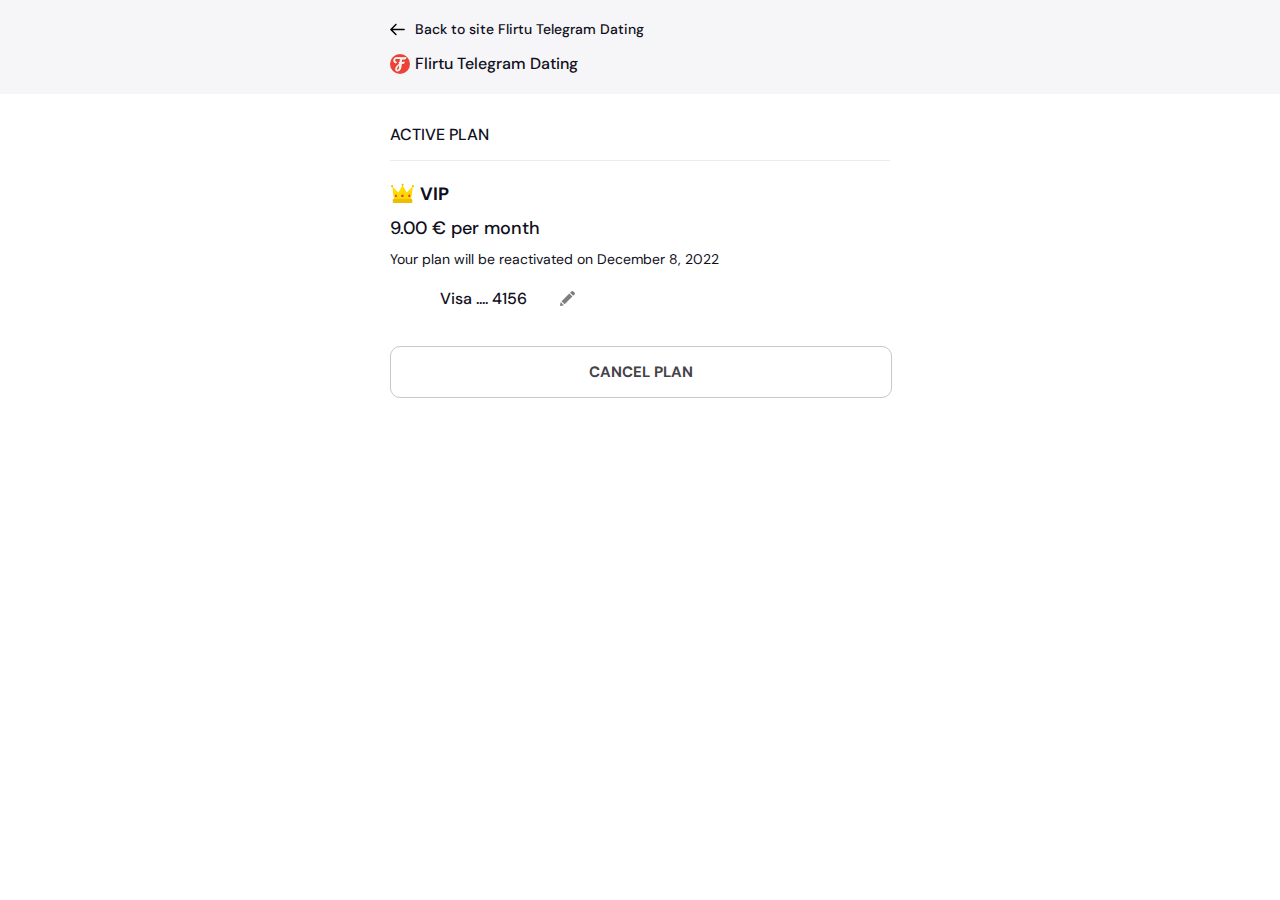
==== app/index.html @ f4eee901 "all page" ====
<!DOCTYPE html>
<html lang="en">
<head>
	<meta charset="utf-8">
    <meta name="viewport" content="width=device-width, initial-scale=1">
	<meta http-equiv="X-UA-Compatible" content="ie=edge">
	<title>Billing</title>
	<link rel="preconnect" href="https://fonts.gstatic.com" crossorigin>
<link href="https://fonts.googleapis.com/css2?family=DM+Sans:wght@400;500;700&display=swap" rel="stylesheet">
	<link rel="stylesheet" href="css/style.min.css">
</head>
<body>

<!-- start header style -->
<header class="header">
	<div class="container">
		<a href="" class="back">
			<img src="img/back.svg" alt="" class="back-arrow">
			Back to site Flirtu Telegram Dating
		</a>

		<a href="" class="flirtu-logo">
			<img src="img/logo.jpg" alt="">
			Flirtu Telegram Dating
		</a>
	</div>
</header>
<!-- end header style -->

<!-- start page content -->
<div class="page-content">
	<div class="container">
		<div class="content__title">
			Active plan
		</div>

		<div class="content">
			<div class="plane-name">
				<img src="img/crown.png" alt="">
				VIP
			</div>

			<div class="plane-price">
				9.00 € per month
			</div>

			<div class="plane-info">
				Your plan will be reactivated on December 8, 2022
			</div>

			<div class="card">
				<img src="img/visa.png" alt="" class="card-icon">
				Visa .... 4156 

				<img src="img/edit.svg" alt="" class="edit-icon">
			</div>

			<a class="button">
				Cancel plan
			</a>
		</div>
	</div>
</div>
<!-- end page content -->

 <script
  src="https://code.jquery.com/jquery-3.5.1.slim.min.js"
  integrity="sha256-4+XzXVhsDmqanXGHaHvgh1gMQKX40OUvDEBTu8JcmNs="
  crossorigin="anonymous"></script>
	<script src="js/main.js"></script>
</body>
</html>
---- app/css/style.min.css ----
body{font-family:"DM Sans";padding:0;margin:0;color:#100f21}.container{padding-left:15px;padding-right:15px;max-width:500px;margin-left:auto;margin-right:auto}.header{background:#f6f6f8;padding-top:20px;padding-bottom:20px}.back{display:-webkit-box;display:-ms-flexbox;display:flex;-webkit-box-align:center;-ms-flex-align:center;align-items:center;text-decoration:none;underline:none;color:#100f21;font-weight:500;font-size:14px}.back-arrow{width:15px;display:block;margin-right:10px}.flirtu-logo{display:-webkit-box;display:-ms-flexbox;display:flex;-webkit-box-align:center;-ms-flex-align:center;align-items:center;font-size:16px;text-decoration:none;color:#100f21;font-weight:500;padding-top:15px}.flirtu-logo img{width:20px;height:20px;border-radius:50%;display:block;margin-right:5px}.page-content{padding:30px 0}.content__title{text-transform:uppercase;font-weight:500;padding-bottom:15px;border-bottom:1px solid #ececec}.content{padding:20px 0}.plane-name{display:-webkit-box;display:-ms-flexbox;display:flex;-webkit-box-align:center;-ms-flex-align:center;align-items:center;font-weight:700;font-size:18px}.plane-name img{width:25px;display:block;margin-right:5px}.plane-price{padding-top:10px;font-size:18px;font-weight:500}.plane-info{font-size:14px;padding-top:10px}.button{width:100%;max-width:500px;border:1px solid #c8c8c8;height:50px;display:-webkit-box;display:-ms-flexbox;display:flex;-webkit-box-pack:center;-ms-flex-pack:center;justify-content:center;-webkit-box-align:center;-ms-flex-align:center;align-items:center;border-radius:10px;margin-top:37px;font-weight:700;text-transform:uppercase;font-size:15px;color:#444348}.button:hover{color:#444348}.card-icon{width:40px;display:block;margin-right:10px}.card{display:-webkit-box;display:-ms-flexbox;display:flex;padding-top:20px;-webkit-box-align:center;-ms-flex-align:center;align-items:center;font-weight:500}.edit-icon{width:15px;margin-left:33px;opacity:.5;cursor:pointer}
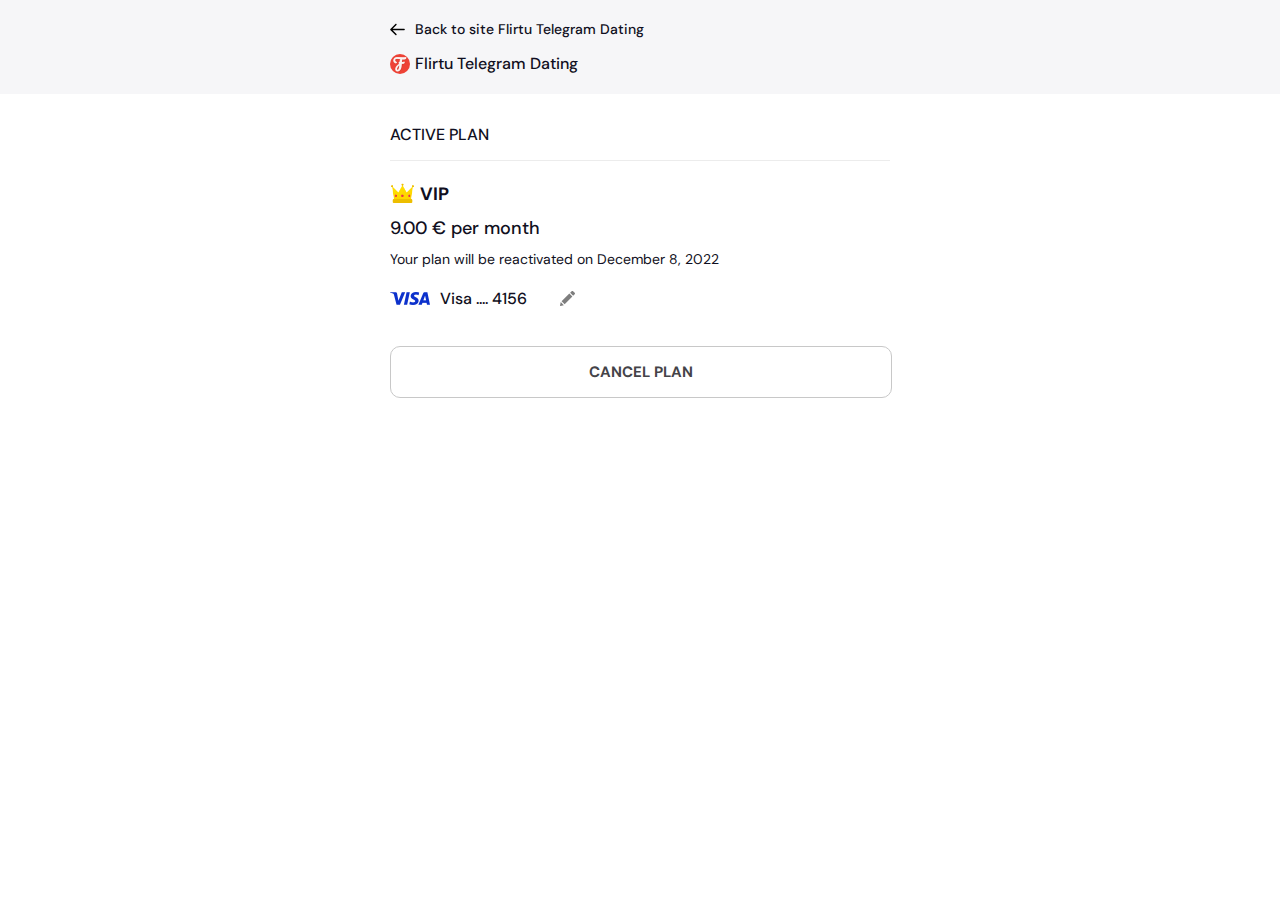
==== commit ceed9518: "icon fix" ====
--- a/app/index.html
+++ b/app/index.html
@@ -49,7 +49,7 @@
 			</div>
 
 			<div class="card">
-				<img src="img/visa.png" alt="" class="card-icon">
+				<img src="img/Visa.png" alt="" class="card-icon">
 				Visa .... 4156 
 
 				<img src="img/edit.svg" alt="" class="edit-icon">
--- a/app/css/style.min.css
+++ b/app/css/style.min.css
@@ -1 +1 @@
-body{font-family:"DM Sans";padding:0;margin:0;color:#100f21}.container{padding-left:15px;padding-right:15px;max-width:500px;margin-left:auto;margin-right:auto}.header{background:#f6f6f8;padding-top:20px;padding-bottom:20px}.back{display:-webkit-box;display:-ms-flexbox;display:flex;-webkit-box-align:center;-ms-flex-align:center;align-items:center;text-decoration:none;underline:none;color:#100f21;font-weight:500;font-size:14px}.back-arrow{width:15px;display:block;margin-right:10px}.flirtu-logo{display:-webkit-box;display:-ms-flexbox;display:flex;-webkit-box-align:center;-ms-flex-align:center;align-items:center;font-size:16px;text-decoration:none;color:#100f21;font-weight:500;padding-top:15px}.flirtu-logo img{width:20px;height:20px;border-radius:50%;display:block;margin-right:5px}.page-content{padding:30px 0}.content__title{text-transform:uppercase;font-weight:500;padding-bottom:15px;border-bottom:1px solid #ececec}.content{padding:20px 0}.plane-name{display:-webkit-box;display:-ms-flexbox;display:flex;-webkit-box-align:center;-ms-flex-align:center;align-items:center;font-weight:700;font-size:18px}.plane-name img{width:25px;display:block;margin-right:5px}.plane-price{padding-top:10px;font-size:18px;font-weight:500}.plane-info{font-size:14px;padding-top:10px}.button{width:100%;max-width:500px;border:1px solid #c8c8c8;height:50px;display:-webkit-box;display:-ms-flexbox;display:flex;-webkit-box-pack:center;-ms-flex-pack:center;justify-content:center;-webkit-box-align:center;-ms-flex-align:center;align-items:center;border-radius:10px;margin-top:37px;font-weight:700;text-transform:uppercase;font-size:15px;color:#444348}.button:hover{color:#444348}.card-icon{width:40px;display:block;margin-right:10px}.card{display:-webkit-box;display:-ms-flexbox;display:flex;padding-top:20px;-webkit-box-align:center;-ms-flex-align:center;align-items:center;font-weight:500}.edit-icon{width:15px;margin-left:33px;opacity:.5;cursor:pointer}+body{font-family:"DM Sans";padding:0;margin:0;color:#100f21}.container{padding-left:15px;padding-right:15px;max-width:500px;margin-left:auto;margin-right:auto}.header{background:#f6f6f8;padding-top:20px;padding-bottom:20px}.back{display:-webkit-box;display:-ms-flexbox;display:flex;-webkit-box-align:center;-ms-flex-align:center;align-items:center;text-decoration:none;underline:none;color:#100f21;font-weight:500;font-size:14px}.back-arrow{width:15px;display:block;margin-right:10px}.flirtu-logo{display:-webkit-box;display:-ms-flexbox;display:flex;-webkit-box-align:center;-ms-flex-align:center;align-items:center;font-size:16px;text-decoration:none;color:#100f21;font-weight:500;padding-top:15px}.flirtu-logo img{width:20px;height:20px;border-radius:50%;display:block;margin-right:5px}.page-content{padding:30px 0}.content__title{text-transform:uppercase;font-weight:500;padding-bottom:15px;border-bottom:1px solid #ececec}.content{padding:20px 0}.plane-name{display:-webkit-box;display:-ms-flexbox;display:flex;-webkit-box-align:center;-ms-flex-align:center;align-items:center;font-weight:700;font-size:18px}.plane-name img{width:25px;display:block;margin-right:5px}.plane-price{padding-top:10px;font-size:18px;font-weight:500}.plane-info{font-size:14px;padding-top:10px}.button{width:100%;max-width:500px;border:1px solid #c8c8c8;height:50px;display:-webkit-box;display:-ms-flexbox;display:flex;-webkit-box-pack:center;-ms-flex-pack:center;justify-content:center;-webkit-box-align:center;-ms-flex-align:center;align-items:center;border-radius:10px;margin-top:37px;font-weight:700;text-transform:uppercase;font-size:15px;color:#444348;cursor:pointer}.button:hover{color:#444348}.card-icon{width:40px;display:block;margin-right:10px}.card{display:-webkit-box;display:-ms-flexbox;display:flex;padding-top:20px;-webkit-box-align:center;-ms-flex-align:center;align-items:center;font-weight:500}.edit-icon{width:15px;margin-left:33px;opacity:.5;cursor:pointer}